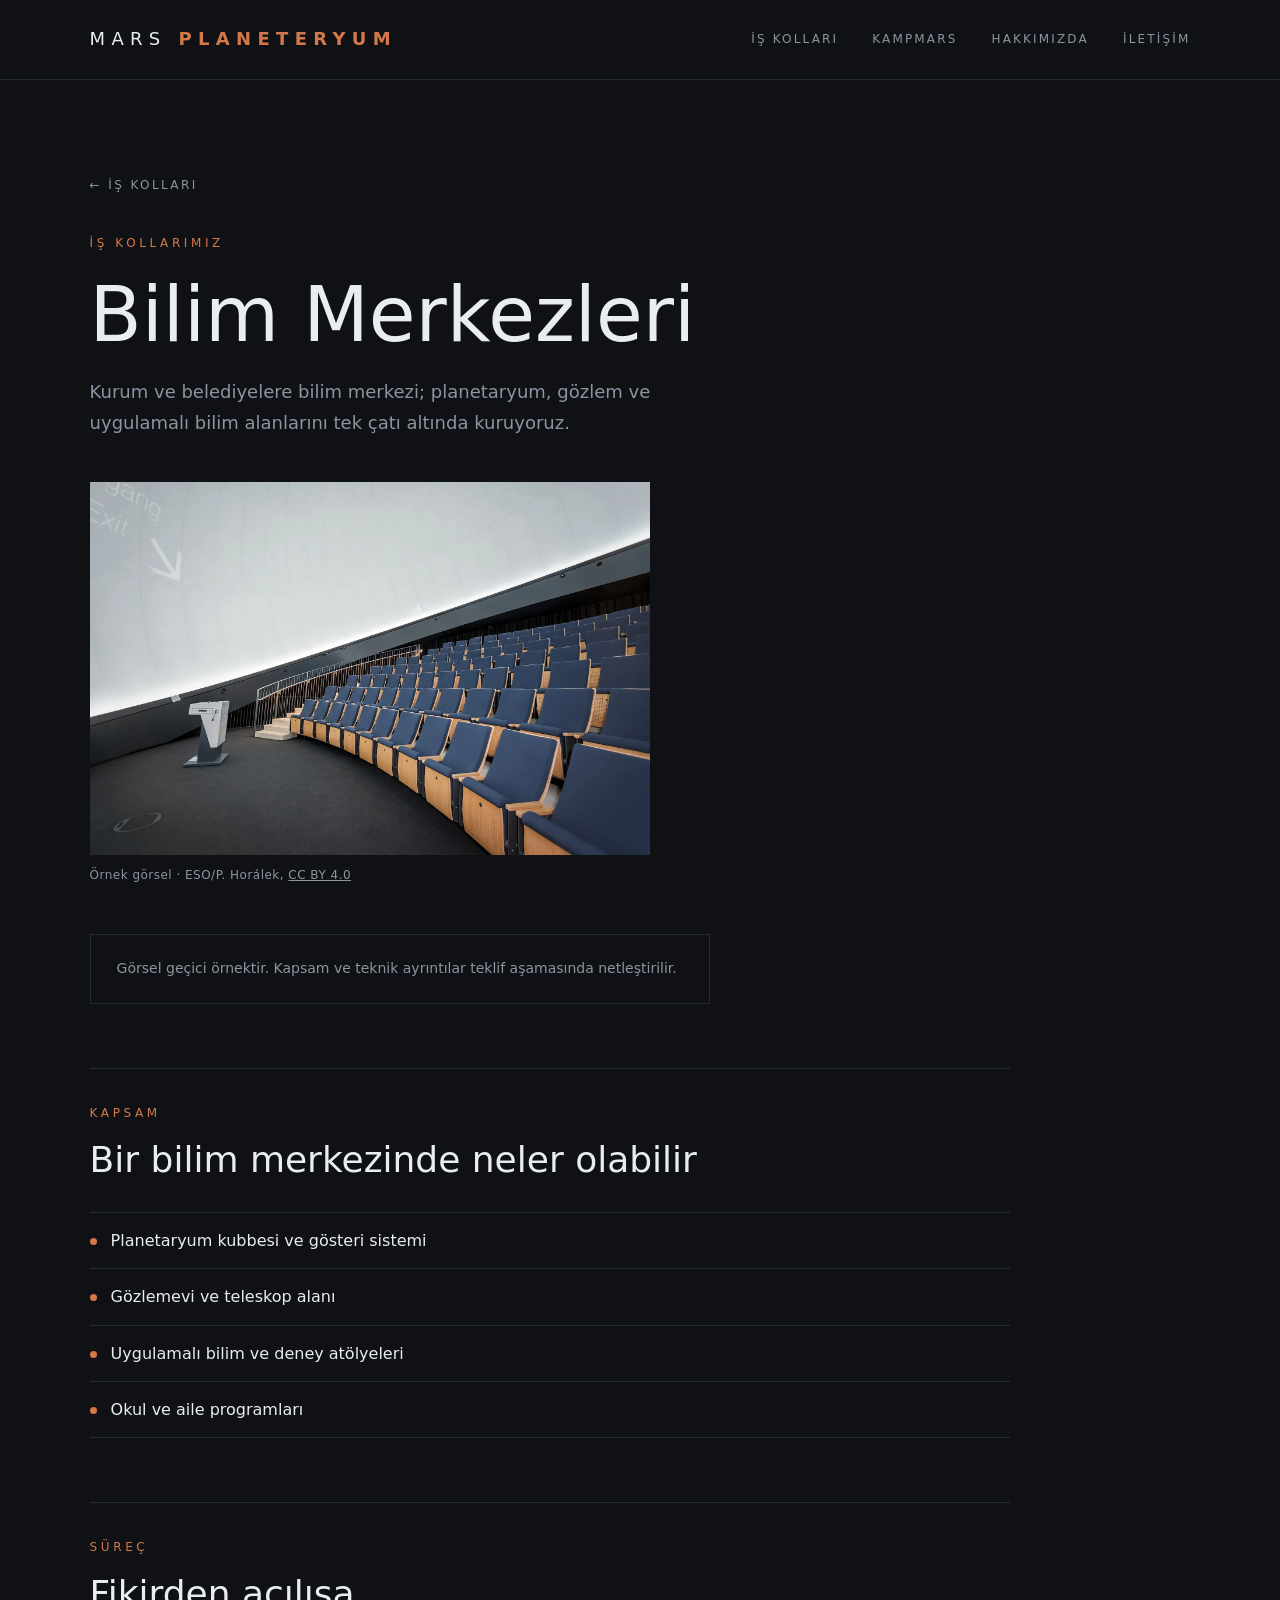
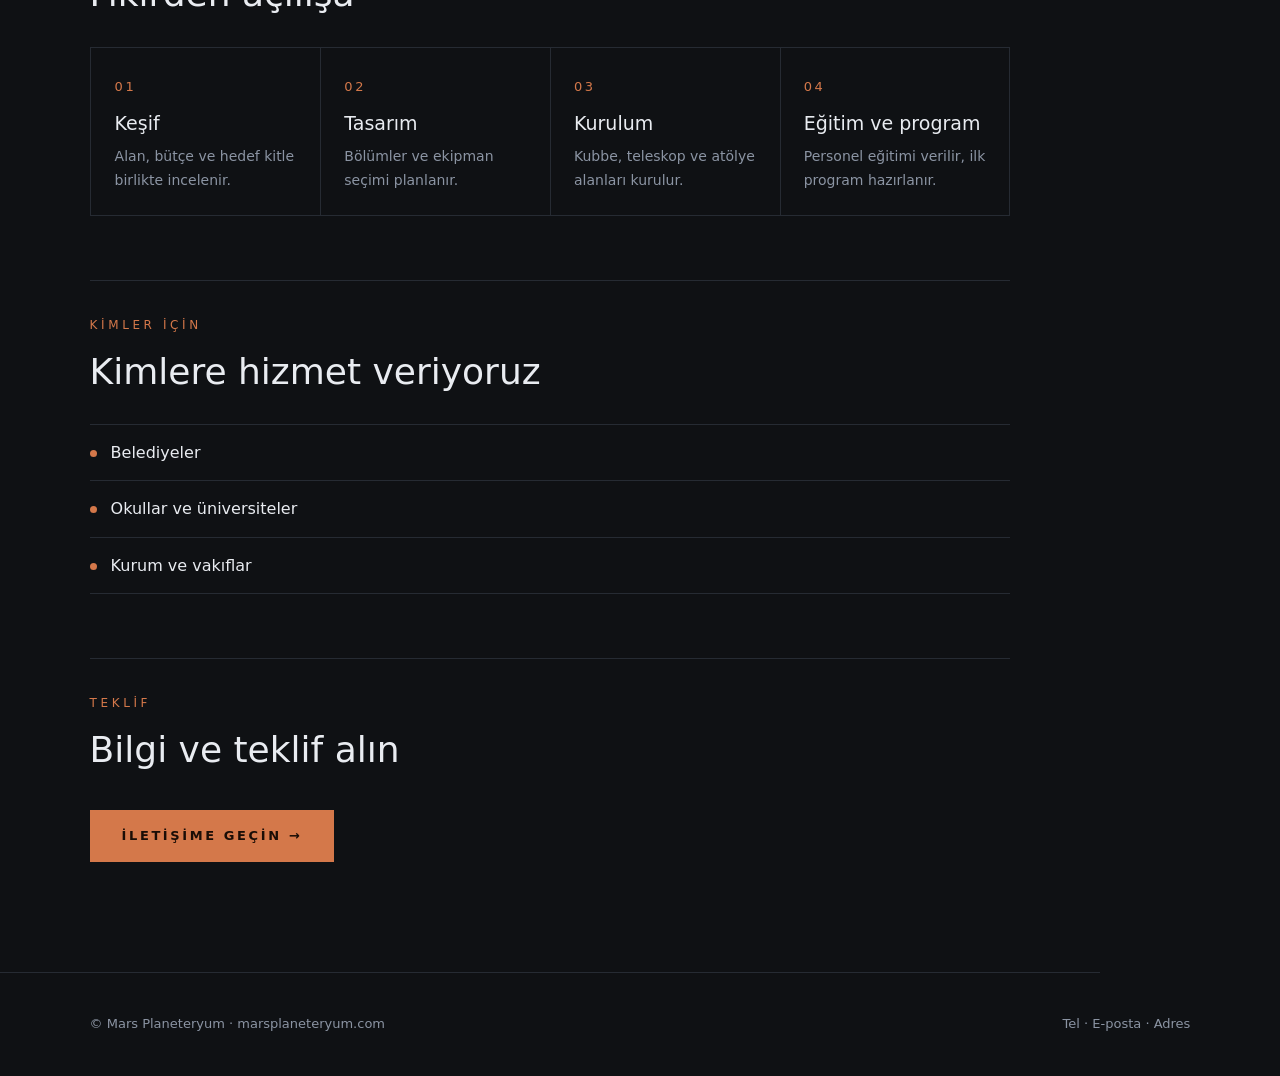
==== bilim-merkezi.html @ 6b311485 "Site güncellendi" ====
<!doctype html>
<html lang="tr"><head><meta charset="utf-8"><meta name="viewport" content="width=device-width,initial-scale=1">
<title>Bilim Merkezleri · Mars Planeteryum</title>
<link rel="stylesheet" href="assets/alt.css">
</head><body>
<nav><a class="logo" href="index.html" style="color:inherit;text-decoration:none">MARS <b>PLANETERYUM</b></a><ul><li><a href="index.html#hizmetler" style="color:inherit;text-decoration:none">İş Kolları</a></li><li><a href="kampmars.html" style="color:inherit;text-decoration:none">KampMars</a></li><li>Hakkımızda</li><li>İletişim</li></ul></nav>
<main class="alt"><a class="geri" href="index.html#hizmetler">← İŞ KOLLARI</a><div class="bas" style="margin-top:36px">İş kollarımız</div><h1>Bilim Merkezleri</h1><p>Kurum ve belediyelere bilim merkezi; planetaryum, gözlem ve uygulamalı bilim alanlarını tek çatı altında kuruyoruz.</p><figure class="tekfoto"><img src="assets/planetaryum-ic.webp" alt="Kubbe içi (örnek görsel)"><figcaption>Örnek görsel · ESO/P. Horálek, <a href="https://creativecommons.org/licenses/by/4.0/" rel="noopener">CC BY 4.0</a></figcaption></figure><div class="not">Görsel geçici örnektir. Kapsam ve teknik ayrıntılar teklif aşamasında netleştirilir.</div><section class="bol"><div class="bas">Kapsam</div><h2>Bir bilim merkezinde neler olabilir</h2><ul class="liste"><li>Planetaryum kubbesi ve gösteri sistemi</li><li>Gözlemevi ve teleskop alanı</li><li>Uygulamalı bilim ve deney atölyeleri</li><li>Okul ve aile programları</li></ul></section><section class="bol"><div class="bas">Süreç</div><h2>Fikirden açılışa</h2><div class="adim"><div><span>01</span><h3>Keşif</h3><p>Alan, bütçe ve hedef kitle birlikte incelenir.</p></div><div><span>02</span><h3>Tasarım</h3><p>Bölümler ve ekipman seçimi planlanır.</p></div><div><span>03</span><h3>Kurulum</h3><p>Kubbe, teleskop ve atölye alanları kurulur.</p></div><div><span>04</span><h3>Eğitim ve program</h3><p>Personel eğitimi verilir, ilk program hazırlanır.</p></div></div></section><section class="bol"><div class="bas">Kimler için</div><h2>Kimlere hizmet veriyoruz</h2><ul class="liste"><li>Belediyeler</li><li>Okullar ve üniversiteler</li><li>Kurum ve vakıflar</li></ul></section><section class="bol"><div class="bas">Teklif</div><h2>Bilgi ve teklif alın</h2><a class="cta" href="index.html#iletisim">İLETİŞİME GEÇİN →</a></section></main>
<footer><span>© Mars Planeteryum · marsplaneteryum.com</span><span>Tel · E-posta · Adres</span></footer>
</body></html>
---- assets/alt.css ----
:root{--bg:#0f1114;--bg2:#171a1f;--cizgi:#262b33;--yazi:#e9ecf1;--soluk:#8b94a3;--bakir:#d4784a}
*{box-sizing:border-box;margin:0}
body{font-family:'Segoe UI',system-ui,sans-serif;background:var(--bg);color:var(--yazi);line-height:1.7}
nav{display:flex;justify-content:space-between;align-items:center;padding:24px 7%;border-bottom:1px solid var(--cizgi)}
.logo{font-weight:300;font-size:18px;letter-spacing:.35em}.logo b{color:var(--bakir);font-weight:600}
nav ul{display:flex;gap:34px;list-style:none;font-size:12px;letter-spacing:.18em;text-transform:uppercase;color:var(--soluk)}
nav .nbtn{background:var(--bakir);color:#1a0d06;padding:9px 18px;font-weight:700;text-decoration:none}
.alt{padding:90px 7% 110px;max-width:1100px;border-bottom:1px solid var(--cizgi)}
.alt .geri{font-size:12px;letter-spacing:.2em;color:var(--soluk);text-decoration:none}
.alt h1{font-weight:300;font-size:clamp(38px,6vw,76px);line-height:1.05;margin:22px 0 22px}
.alt p{color:var(--soluk);font-size:18px;max-width:620px}
.alt .not{margin-top:48px;padding:22px 26px;border:1px solid var(--cizgi);color:var(--soluk);font-size:14px;max-width:620px}
footer{padding:40px 7%;color:var(--soluk);font-size:13px;display:flex;justify-content:space-between;flex-wrap:wrap;gap:10px}
@media(max-width:760px){nav ul{display:none}.alt{padding:56px 7% 70px}}
.alt.wide{max-width:none}
.foto{display:grid;grid-template-columns:1fr;gap:28px;margin:44px -7% 0}
.foto figure{margin:0;min-width:0;position:relative}
.foto img{display:block;width:100%;aspect-ratio:16/9;max-height:78vh;object-fit:cover}
.foto .dis img{object-position:50% 38%}.foto .ic img{object-position:50% 55%}
.foto figcaption{padding:10px 7% 0;font-size:12px;letter-spacing:.04em;color:var(--soluk)}.foto figcaption a{color:inherit}
@media(min-width:1100px){.foto{grid-template-columns:1.35fr 1fr}.foto img{aspect-ratio:auto;height:560px}}
@media(max-width:760px){.foto{margin:36px -7% 0;gap:20px}.foto img{aspect-ratio:4/3}}
.bol{margin-top:64px;padding-top:34px;border-top:1px solid var(--cizgi);max-width:1000px}
.bol h2{font-weight:300;font-size:clamp(26px,3.4vw,36px);margin:6px 0 22px}
.adim{display:grid;grid-template-columns:repeat(auto-fit,minmax(210px,1fr));gap:0;border:1px solid var(--cizgi)}
.adim div{padding:24px 24px 22px;border-right:1px solid var(--cizgi);border-bottom:1px solid var(--cizgi);margin:0 -1px -1px 0}
.adim span{color:var(--bakir);font-size:13px;letter-spacing:.2em}.adim h3{font-weight:400;font-size:19px;margin:8px 0 6px}.adim p{font-size:14px;margin:0}
.liste{list-style:none;padding:0}.liste li{padding:14px 0;border-top:1px solid var(--cizgi);color:var(--yazi);font-size:16px;display:flex;gap:14px}
.liste li:last-child{border-bottom:1px solid var(--cizgi)}.liste li:before{content:"";width:7px;height:7px;margin-top:11px;border-radius:50%;background:var(--bakir);flex:none}
.tablo{width:100%;border-collapse:collapse;font-size:15px}.tablo td{padding:13px 0;border-top:1px solid var(--cizgi)}.tablo tr:last-child td{border-bottom:1px solid var(--cizgi)}
.tablo td:first-child{color:var(--soluk);width:42%}.tablo td:last-child{color:var(--yazi)}.tablo em{color:var(--soluk);font-style:normal}
.cta{display:inline-block;margin-top:8px;background:var(--bakir);color:#1a0d06;padding:15px 32px;font-size:13px;font-weight:700;letter-spacing:.2em;text-decoration:none}.cta:hover{background:#e8906a}
.tekfoto{margin:44px 0 0;max-width:560px}.tekfoto.genis{max-width:none;margin:44px -7% 0}
.tekfoto img{display:block;width:100%;height:auto}.tekfoto.genis img{aspect-ratio:16/9;object-fit:cover;max-height:70vh;object-position:50% 35%}
.tekfoto figcaption{padding:10px 0 0;font-size:12px;letter-spacing:.04em;color:var(--soluk)}.tekfoto.genis figcaption{padding:10px 7% 0}.tekfoto figcaption a{color:inherit}
.bas{font-size:12px;letter-spacing:.3em;color:var(--bakir);text-transform:uppercase}
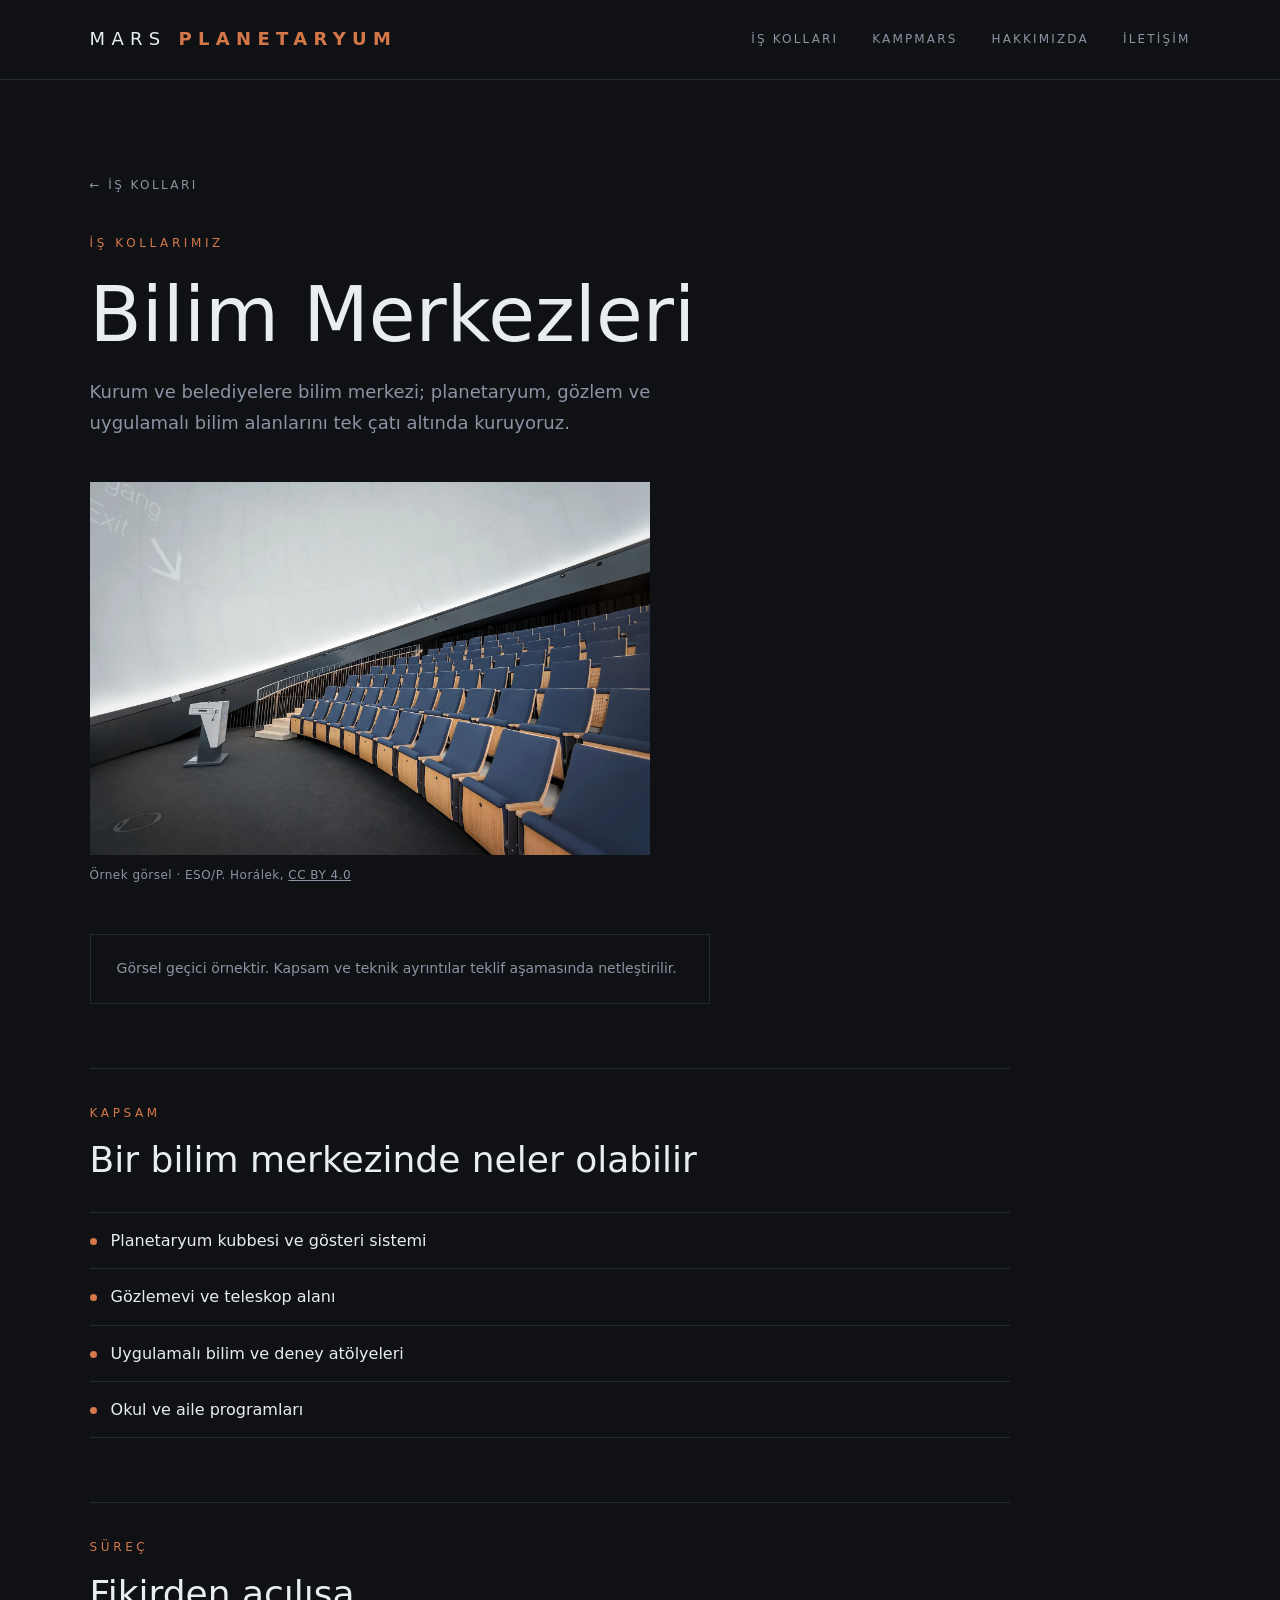
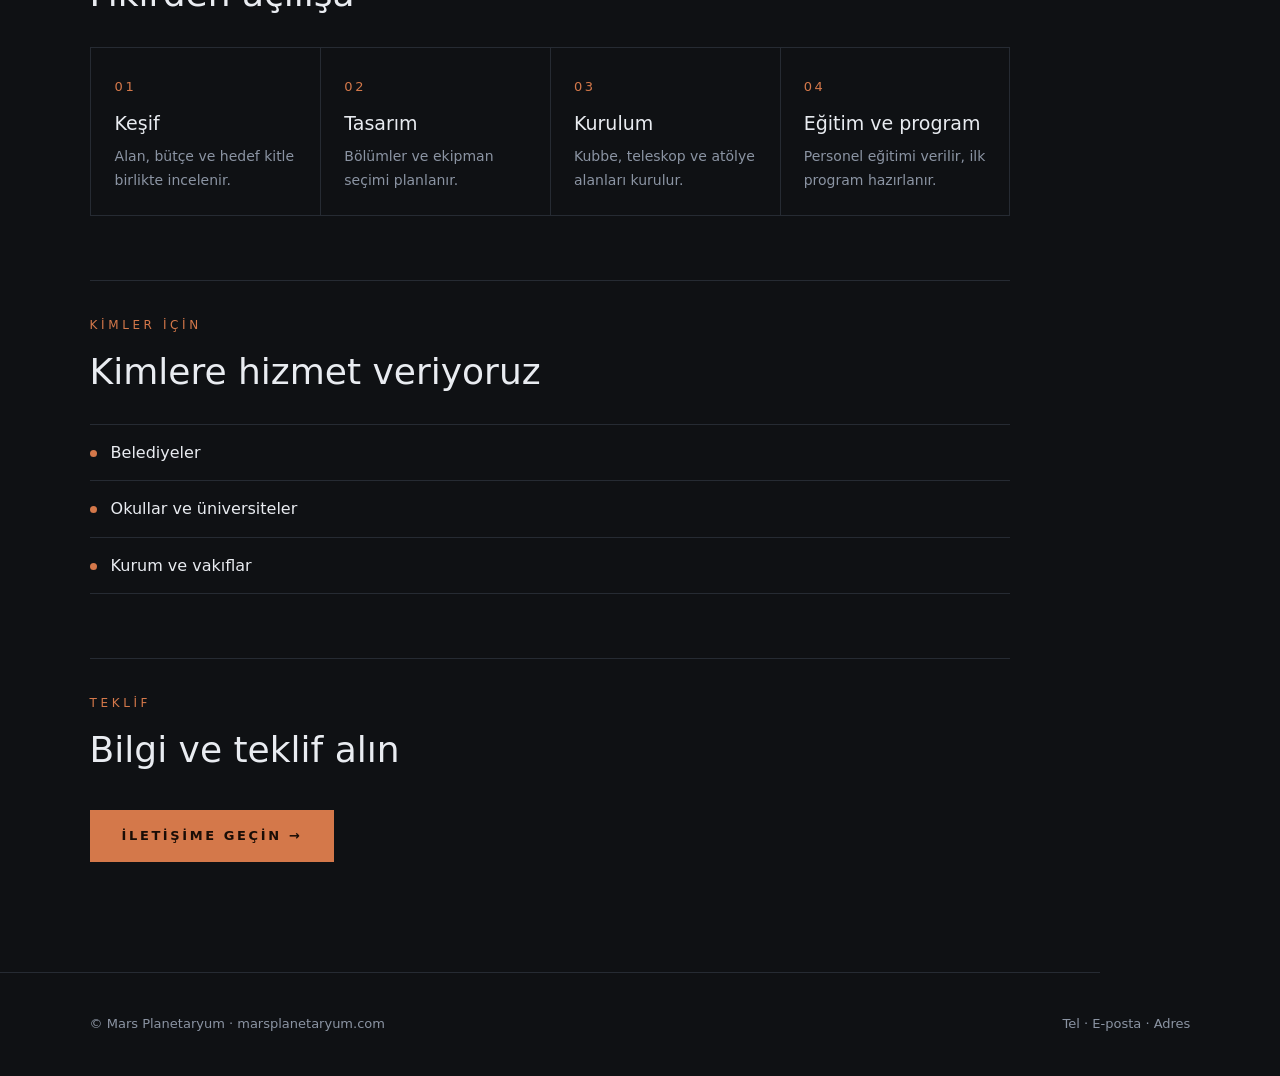
==== commit 599134d5: "Site güncellendi" ====
--- a/bilim-merkezi.html
+++ b/bilim-merkezi.html
@@ -1,9 +1,9 @@
 <!doctype html>
 <html lang="tr"><head><meta charset="utf-8"><meta name="viewport" content="width=device-width,initial-scale=1">
-<title>Bilim Merkezleri · Mars Planeteryum</title>
+<title>Bilim Merkezleri · Mars Planetaryum</title>
 <link rel="stylesheet" href="assets/alt.css">
 </head><body>
-<nav><a class="logo" href="index.html" style="color:inherit;text-decoration:none">MARS <b>PLANETERYUM</b></a><ul><li><a href="index.html#hizmetler" style="color:inherit;text-decoration:none">İş Kolları</a></li><li><a href="kampmars.html" style="color:inherit;text-decoration:none">KampMars</a></li><li>Hakkımızda</li><li>İletişim</li></ul></nav>
+<nav><a class="logo" href="index.html" style="color:inherit;text-decoration:none">MARS <b>PLANETARYUM</b></a><ul><li><a href="index.html#hizmetler" style="color:inherit;text-decoration:none">İş Kolları</a></li><li><a href="kampmars.html" style="color:inherit;text-decoration:none">KampMars</a></li><li>Hakkımızda</li><li>İletişim</li></ul></nav>
 <main class="alt"><a class="geri" href="index.html#hizmetler">← İŞ KOLLARI</a><div class="bas" style="margin-top:36px">İş kollarımız</div><h1>Bilim Merkezleri</h1><p>Kurum ve belediyelere bilim merkezi; planetaryum, gözlem ve uygulamalı bilim alanlarını tek çatı altında kuruyoruz.</p><figure class="tekfoto"><img src="assets/planetaryum-ic.webp" alt="Kubbe içi (örnek görsel)"><figcaption>Örnek görsel · ESO/P. Horálek, <a href="https://creativecommons.org/licenses/by/4.0/" rel="noopener">CC BY 4.0</a></figcaption></figure><div class="not">Görsel geçici örnektir. Kapsam ve teknik ayrıntılar teklif aşamasında netleştirilir.</div><section class="bol"><div class="bas">Kapsam</div><h2>Bir bilim merkezinde neler olabilir</h2><ul class="liste"><li>Planetaryum kubbesi ve gösteri sistemi</li><li>Gözlemevi ve teleskop alanı</li><li>Uygulamalı bilim ve deney atölyeleri</li><li>Okul ve aile programları</li></ul></section><section class="bol"><div class="bas">Süreç</div><h2>Fikirden açılışa</h2><div class="adim"><div><span>01</span><h3>Keşif</h3><p>Alan, bütçe ve hedef kitle birlikte incelenir.</p></div><div><span>02</span><h3>Tasarım</h3><p>Bölümler ve ekipman seçimi planlanır.</p></div><div><span>03</span><h3>Kurulum</h3><p>Kubbe, teleskop ve atölye alanları kurulur.</p></div><div><span>04</span><h3>Eğitim ve program</h3><p>Personel eğitimi verilir, ilk program hazırlanır.</p></div></div></section><section class="bol"><div class="bas">Kimler için</div><h2>Kimlere hizmet veriyoruz</h2><ul class="liste"><li>Belediyeler</li><li>Okullar ve üniversiteler</li><li>Kurum ve vakıflar</li></ul></section><section class="bol"><div class="bas">Teklif</div><h2>Bilgi ve teklif alın</h2><a class="cta" href="index.html#iletisim">İLETİŞİME GEÇİN →</a></section></main>
-<footer><span>© Mars Planeteryum · marsplaneteryum.com</span><span>Tel · E-posta · Adres</span></footer>
+<footer><span>© Mars Planetaryum · marsplanetaryum.com</span><span>Tel · E-posta · Adres</span></footer>
 </body></html>
